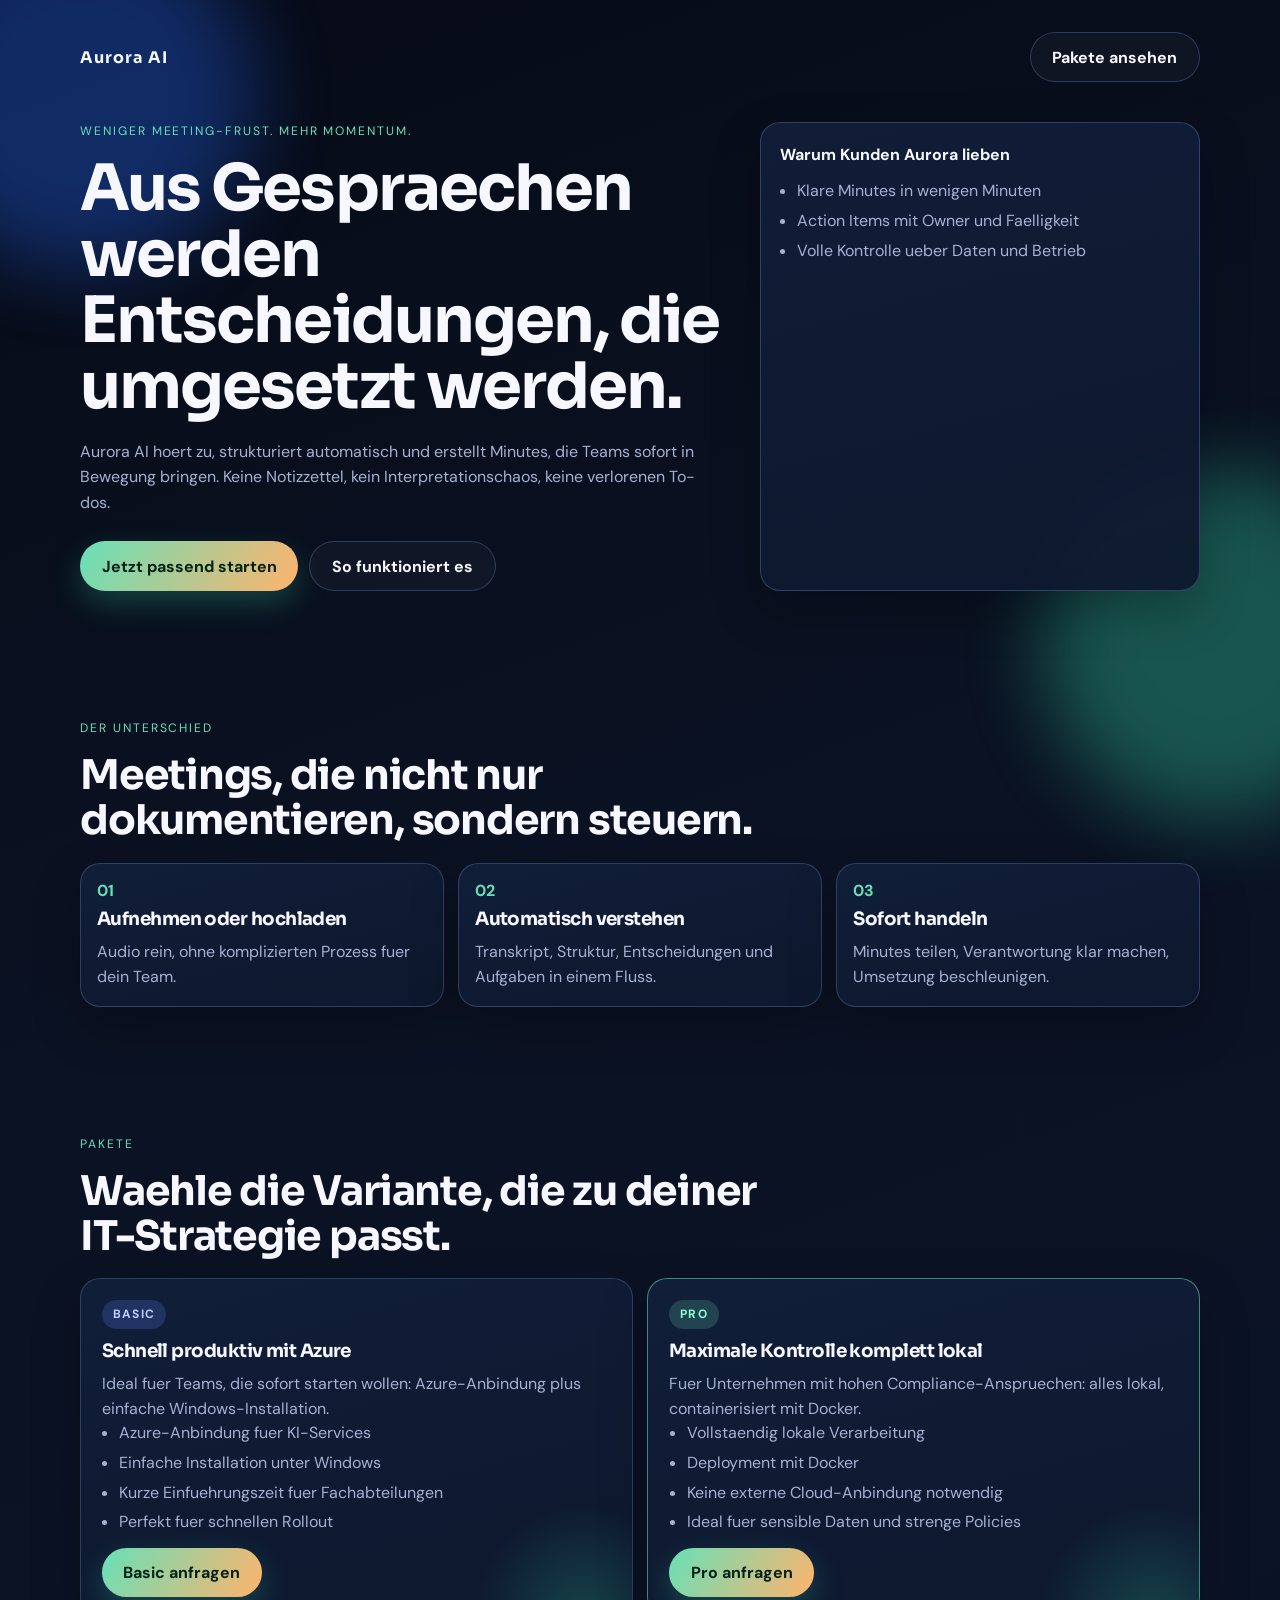
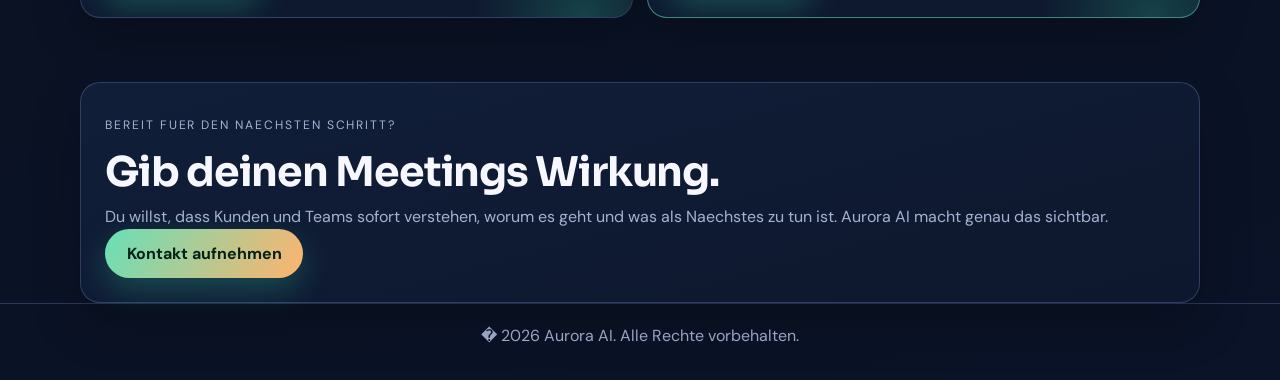
==== docs/index.html @ 45ec714f "Add files via upload" ====
<!doctype html>
<html lang="de">
  <head>
    <meta charset="UTF-8" />
    <meta name="viewport" content="width=device-width, initial-scale=1" />
    <title>Aurora AI | Meetings, die beruehren und liefern</title>
    <meta
      name="description"
      content="Aurora AI verwandelt Meetings in klare Entscheidungen, echte Verantwortung und messbare Umsetzung."
    />
    <link rel="preconnect" href="https://fonts.googleapis.com" />
    <link rel="preconnect" href="https://fonts.gstatic.com" crossorigin />
    <link
      href="https://fonts.googleapis.com/css2?family=DM+Sans:wght@400;500;700&family=Sora:wght@500;600;700;800&display=swap"
      rel="stylesheet"
    />
    <link rel="stylesheet" href="styles.css" />
  </head>
  <body>
    <div class="ambient ambient-left" aria-hidden="true"></div>
    <div class="ambient ambient-right" aria-hidden="true"></div>

    <header class="hero section reveal">
      <nav class="topbar">
        <div class="logo">Aurora AI</div>
        <a class="btn btn-ghost" href="#pakete">Pakete ansehen</a>
      </nav>

      <div class="hero-grid">
        <div>
          <p class="eyebrow">Weniger Meeting-Frust. Mehr Momentum.</p>
          <h1>Aus Gespraechen werden Entscheidungen, die umgesetzt werden.</h1>
          <p class="lead">
            Aurora AI hoert zu, strukturiert automatisch und erstellt Minutes,
            die Teams sofort in Bewegung bringen. Keine Notizzettel, kein
            Interpretationschaos, keine verlorenen To-dos.
          </p>
          <div class="cta-row">
            <a class="btn btn-primary" href="#pakete">Jetzt passend starten</a>
            <a class="btn btn-ghost" href="#ablauf">So funktioniert es</a>
          </div>
        </div>

        <aside class="hero-card">
          <p class="card-title">Warum Kunden Aurora lieben</p>
          <ul>
            <li>Klare Minutes in wenigen Minuten</li>
            <li>Action Items mit Owner und Faelligkeit</li>
            <li>Volle Kontrolle ueber Daten und Betrieb</li>
          </ul>
        </aside>
      </div>
    </header>

    <main>
      <section class="section reveal" id="ablauf">
        <p class="eyebrow">Der Unterschied</p>
        <h2>Meetings, die nicht nur dokumentieren, sondern steuern.</h2>
        <div class="steps">
          <article class="panel">
            <span>01</span>
            <h3>Aufnehmen oder hochladen</h3>
            <p>Audio rein, ohne komplizierten Prozess fuer dein Team.</p>
          </article>
          <article class="panel">
            <span>02</span>
            <h3>Automatisch verstehen</h3>
            <p>Transkript, Struktur, Entscheidungen und Aufgaben in einem Fluss.</p>
          </article>
          <article class="panel">
            <span>03</span>
            <h3>Sofort handeln</h3>
            <p>Minutes teilen, Verantwortung klar machen, Umsetzung beschleunigen.</p>
          </article>
        </div>
      </section>

      <section class="section reveal" id="pakete">
        <p class="eyebrow">Pakete</p>
        <h2>Waehle die Variante, die zu deiner IT-Strategie passt.</h2>

        <div class="plans">
          <article class="plan plan-basic">
            <p class="plan-tag">Basic</p>
            <h3>Schnell produktiv mit Azure</h3>
            <p class="plan-copy">
              Ideal fuer Teams, die sofort starten wollen: Azure-Anbindung plus
              einfache Windows-Installation.
            </p>
            <ul>
              <li>Azure-Anbindung fuer KI-Services</li>
              <li>Einfache Installation unter Windows</li>
              <li>Kurze Einfuehrungszeit fuer Fachabteilungen</li>
              <li>Perfekt fuer schnellen Rollout</li>
            </ul>
            <a class="btn btn-primary" href="#kontakt">Basic anfragen</a>
          </article>

          <article class="plan plan-pro">
            <p class="plan-tag">Pro</p>
            <h3>Maximale Kontrolle komplett lokal</h3>
            <p class="plan-copy">
              Fuer Unternehmen mit hohen Compliance-Anspruechen: alles lokal,
              containerisiert mit Docker.
            </p>
            <ul>
              <li>Vollstaendig lokale Verarbeitung</li>
              <li>Deployment mit Docker</li>
              <li>Keine externe Cloud-Anbindung notwendig</li>
              <li>Ideal fuer sensible Daten und strenge Policies</li>
            </ul>
            <a class="btn btn-primary" href="#kontakt">Pro anfragen</a>
          </article>
        </div>
      </section>

      <section class="section section-contact reveal" id="kontakt">
        <p class="eyebrow">Bereit fuer den naechsten Schritt?</p>
        <h2>Gib deinen Meetings Wirkung.</h2>
        <p>
          Du willst, dass Kunden und Teams sofort verstehen, worum es geht und
          was als Naechstes zu tun ist. Aurora AI macht genau das sichtbar.
        </p>
        <a class="btn btn-primary" href="mailto:kontakt@aurora-ai.example">Kontakt aufnehmen</a>
      </section>
    </main>

    <footer class="footer">
      <p>� <span id="year"></span> Aurora AI. Alle Rechte vorbehalten.</p>
    </footer>

    <script>
      const reveals = document.querySelectorAll('.reveal');
      const io = new IntersectionObserver(
        (entries) => {
          entries.forEach((entry) => {
            if (entry.isIntersecting) {
              entry.target.classList.add('is-visible');
              io.unobserve(entry.target);
            }
          });
        },
        { threshold: 0.15 }
      );
      reveals.forEach((el) => io.observe(el));
      document.getElementById('year').textContent = new Date().getFullYear();
    </script>
  </body>
</html>
---- docs/styles.css ----
:root {
  --bg: #0a0f1d;
  --surface: #111a2e;
  --surface-soft: #172440;
  --text: #f7f8ff;
  --muted: #a5b2d3;
  --line: rgba(146, 182, 255, 0.24);
  --accent: #67e0b8;
  --accent-strong: #31c997;
  --warm: #ffb36d;
}

* {
  box-sizing: border-box;
}

body {
  margin: 0;
  color: var(--text);
  background:
    linear-gradient(160deg, #070b17 0%, #0b1223 45%, #0a1327 100%),
    var(--bg);
  font-family: "DM Sans", "Segoe UI", sans-serif;
}

h1,
h2,
h3 {
  margin: 0;
  font-family: "Sora", "Segoe UI", sans-serif;
  letter-spacing: -0.03em;
}

p {
  margin: 0;
  line-height: 1.6;
}

.ambient {
  position: fixed;
  width: 22rem;
  height: 22rem;
  border-radius: 999px;
  filter: blur(40px);
  opacity: 0.33;
  pointer-events: none;
  z-index: 0;
}

.ambient-left {
  top: -5rem;
  left: -6rem;
  background: #266bff;
}

.ambient-right {
  right: -7rem;
  bottom: 5rem;
  background: #35dca8;
}

.section {
  position: relative;
  z-index: 1;
  width: min(1120px, 92vw);
  margin: 0 auto;
  padding: 4rem 0;
}

.hero {
  padding-top: 2rem;
}

.topbar {
  display: flex;
  justify-content: space-between;
  align-items: center;
  margin-bottom: 2.5rem;
}

.logo {
  font-family: "Sora", sans-serif;
  font-weight: 700;
  letter-spacing: 0.06em;
}

.hero-grid {
  display: grid;
  grid-template-columns: 1.5fr 1fr;
  gap: 1.2rem;
}

.eyebrow {
  text-transform: uppercase;
  letter-spacing: 0.16em;
  font-size: 0.76rem;
  color: var(--accent);
  margin-bottom: 0.9rem;
}

h1 {
  font-size: clamp(2.2rem, 5vw, 4.1rem);
  max-width: 14ch;
  line-height: 1.03;
}

h2 {
  font-size: clamp(1.8rem, 3.2vw, 2.9rem);
  max-width: 22ch;
  line-height: 1.1;
}

.lead {
  color: var(--muted);
  margin-top: 1.2rem;
  max-width: 56ch;
}

.cta-row {
  margin-top: 1.6rem;
  display: flex;
  gap: 0.7rem;
  flex-wrap: wrap;
}

.btn {
  display: inline-flex;
  align-items: center;
  justify-content: center;
  border-radius: 999px;
  padding: 0.85rem 1.35rem;
  font-weight: 700;
  text-decoration: none;
  transition: transform 150ms ease, box-shadow 150ms ease;
}

.btn:hover {
  transform: translateY(-2px);
}

.btn-primary {
  color: #042218;
  background: linear-gradient(120deg, var(--accent), var(--warm));
  box-shadow: 0 12px 30px rgba(53, 220, 168, 0.25);
}

.btn-ghost {
  color: var(--text);
  border: 1px solid var(--line);
  background: rgba(255, 255, 255, 0.03);
}

.hero-card,
.panel,
.plan,
.section-contact {
  border: 1px solid var(--line);
  background: linear-gradient(165deg, rgba(18, 31, 58, 0.94), rgba(14, 24, 46, 0.94));
  border-radius: 1.25rem;
  box-shadow: 0 20px 48px rgba(0, 0, 0, 0.26);
}

.hero-card {
  padding: 1.2rem;
}

.card-title {
  font-weight: 700;
  margin-bottom: 0.75rem;
}

.hero-card ul,
.plan ul {
  margin: 0;
  padding-left: 1.1rem;
  display: grid;
  gap: 0.55rem;
  color: var(--muted);
}

.steps,
.plans {
  margin-top: 1.2rem;
  display: grid;
  gap: 0.9rem;
}

.steps {
  grid-template-columns: repeat(3, minmax(0, 1fr));
}

.panel {
  padding: 1rem;
}

.panel span {
  color: var(--accent);
  font-weight: 700;
  display: block;
  margin-bottom: 0.4rem;
}

.panel h3,
.plan h3 {
  font-size: 1.15rem;
}

.panel p,
.plan-copy,
.section-contact p {
  color: var(--muted);
  margin-top: 0.55rem;
}

.plans {
  grid-template-columns: repeat(2, minmax(0, 1fr));
}

.plan {
  padding: 1.3rem;
  position: relative;
  overflow: hidden;
}

.plan::before {
  content: "";
  position: absolute;
  inset: auto -4rem -7rem auto;
  width: 14rem;
  height: 14rem;
  border-radius: 999px;
  background: radial-gradient(circle, rgba(53, 220, 168, 0.22), transparent 70%);
}

.plan-tag {
  display: inline-block;
  border-radius: 999px;
  padding: 0.3rem 0.7rem;
  font-size: 0.75rem;
  font-weight: 700;
  text-transform: uppercase;
  letter-spacing: 0.1em;
  margin-bottom: 0.65rem;
}

.plan-basic .plan-tag {
  background: rgba(86, 126, 255, 0.22);
  color: #bad0ff;
}

.plan-pro {
  border-color: rgba(103, 224, 184, 0.55);
}

.plan-pro .plan-tag {
  background: rgba(103, 224, 184, 0.2);
  color: #8bffd7;
}

.plan .btn {
  margin-top: 1rem;
}

.section-contact {
  padding: 1.5rem;
}

.footer {
  border-top: 1px solid var(--line);
  padding: 1.2rem 4vw 2rem;
  text-align: center;
  color: var(--muted);
}

.reveal {
  opacity: 0;
  transform: translateY(16px);
  transition: opacity 500ms ease, transform 500ms ease;
}

.reveal.is-visible {
  opacity: 1;
  transform: translateY(0);
}

@media (max-width: 960px) {
  .hero-grid,
  .plans,
  .steps {
    grid-template-columns: 1fr;
  }

  .section {
    padding: 3rem 0;
  }

  h1,
  h2 {
    max-width: none;
  }
}
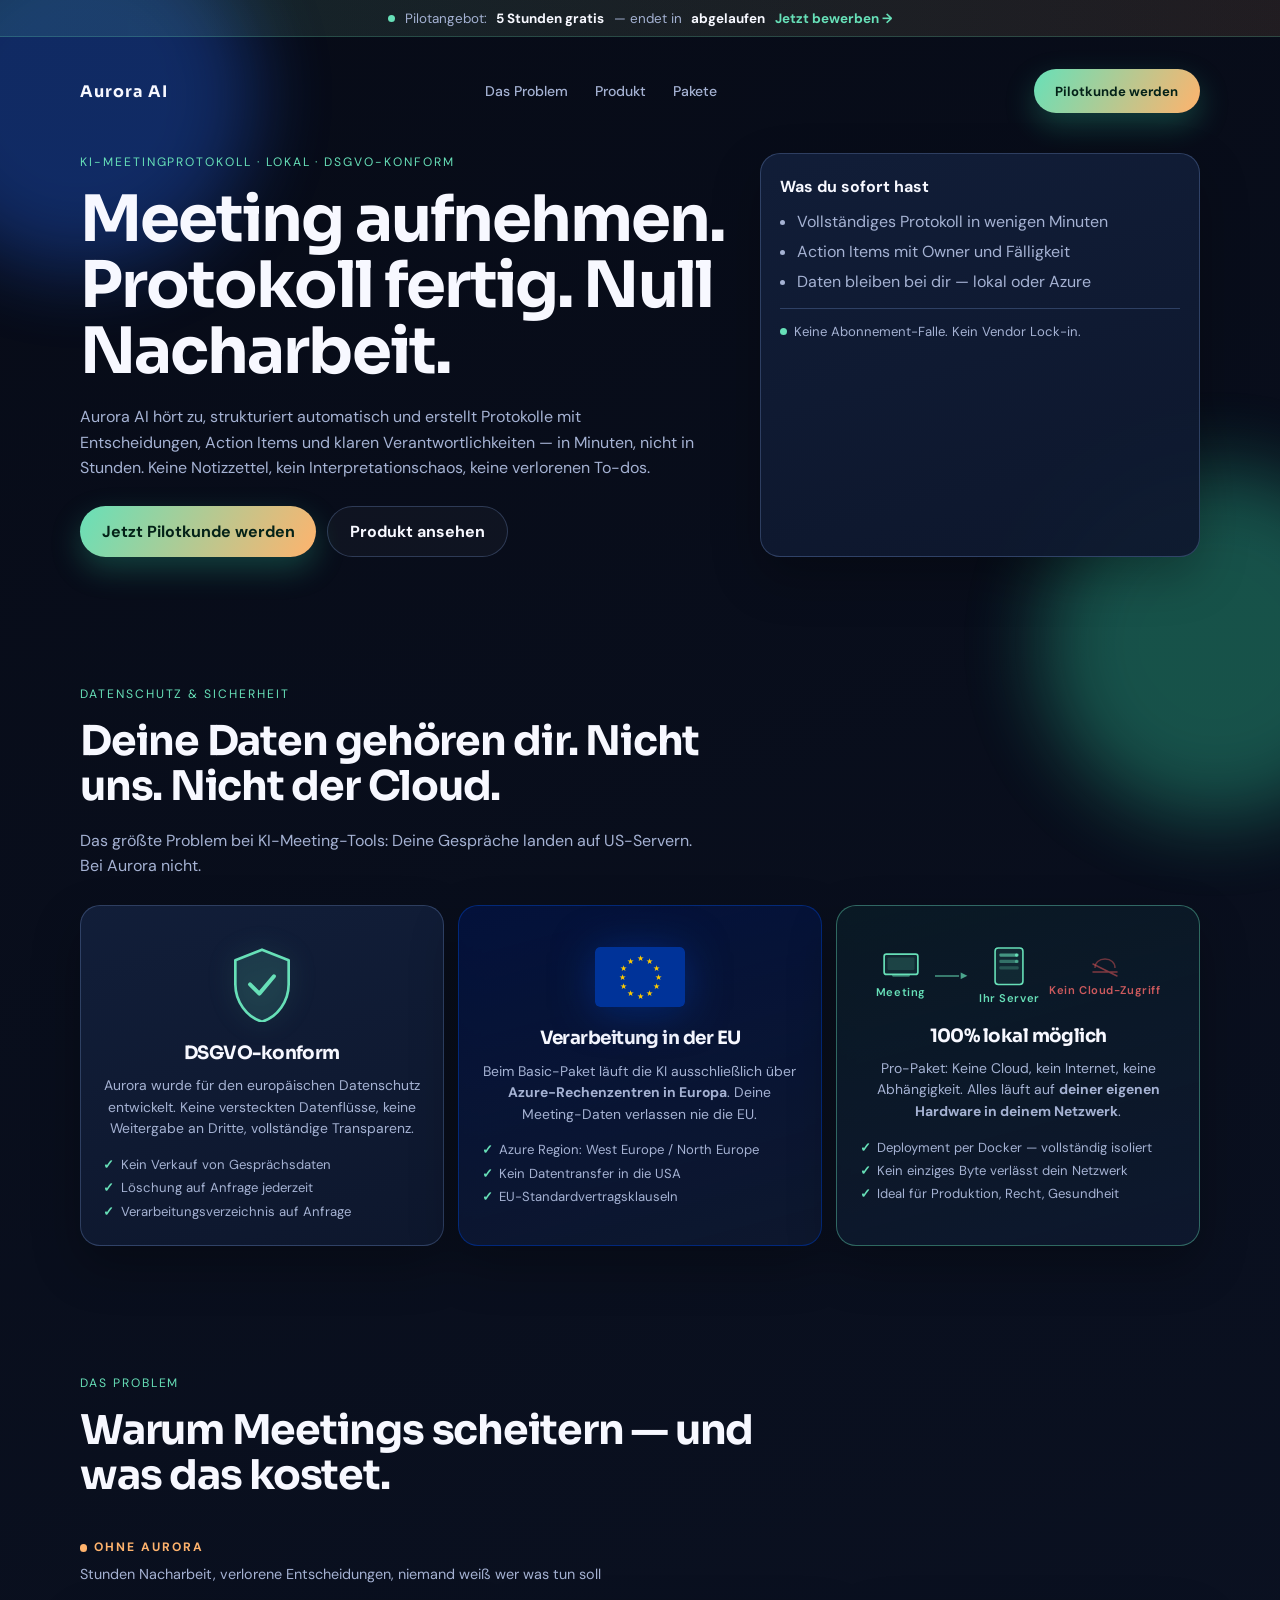
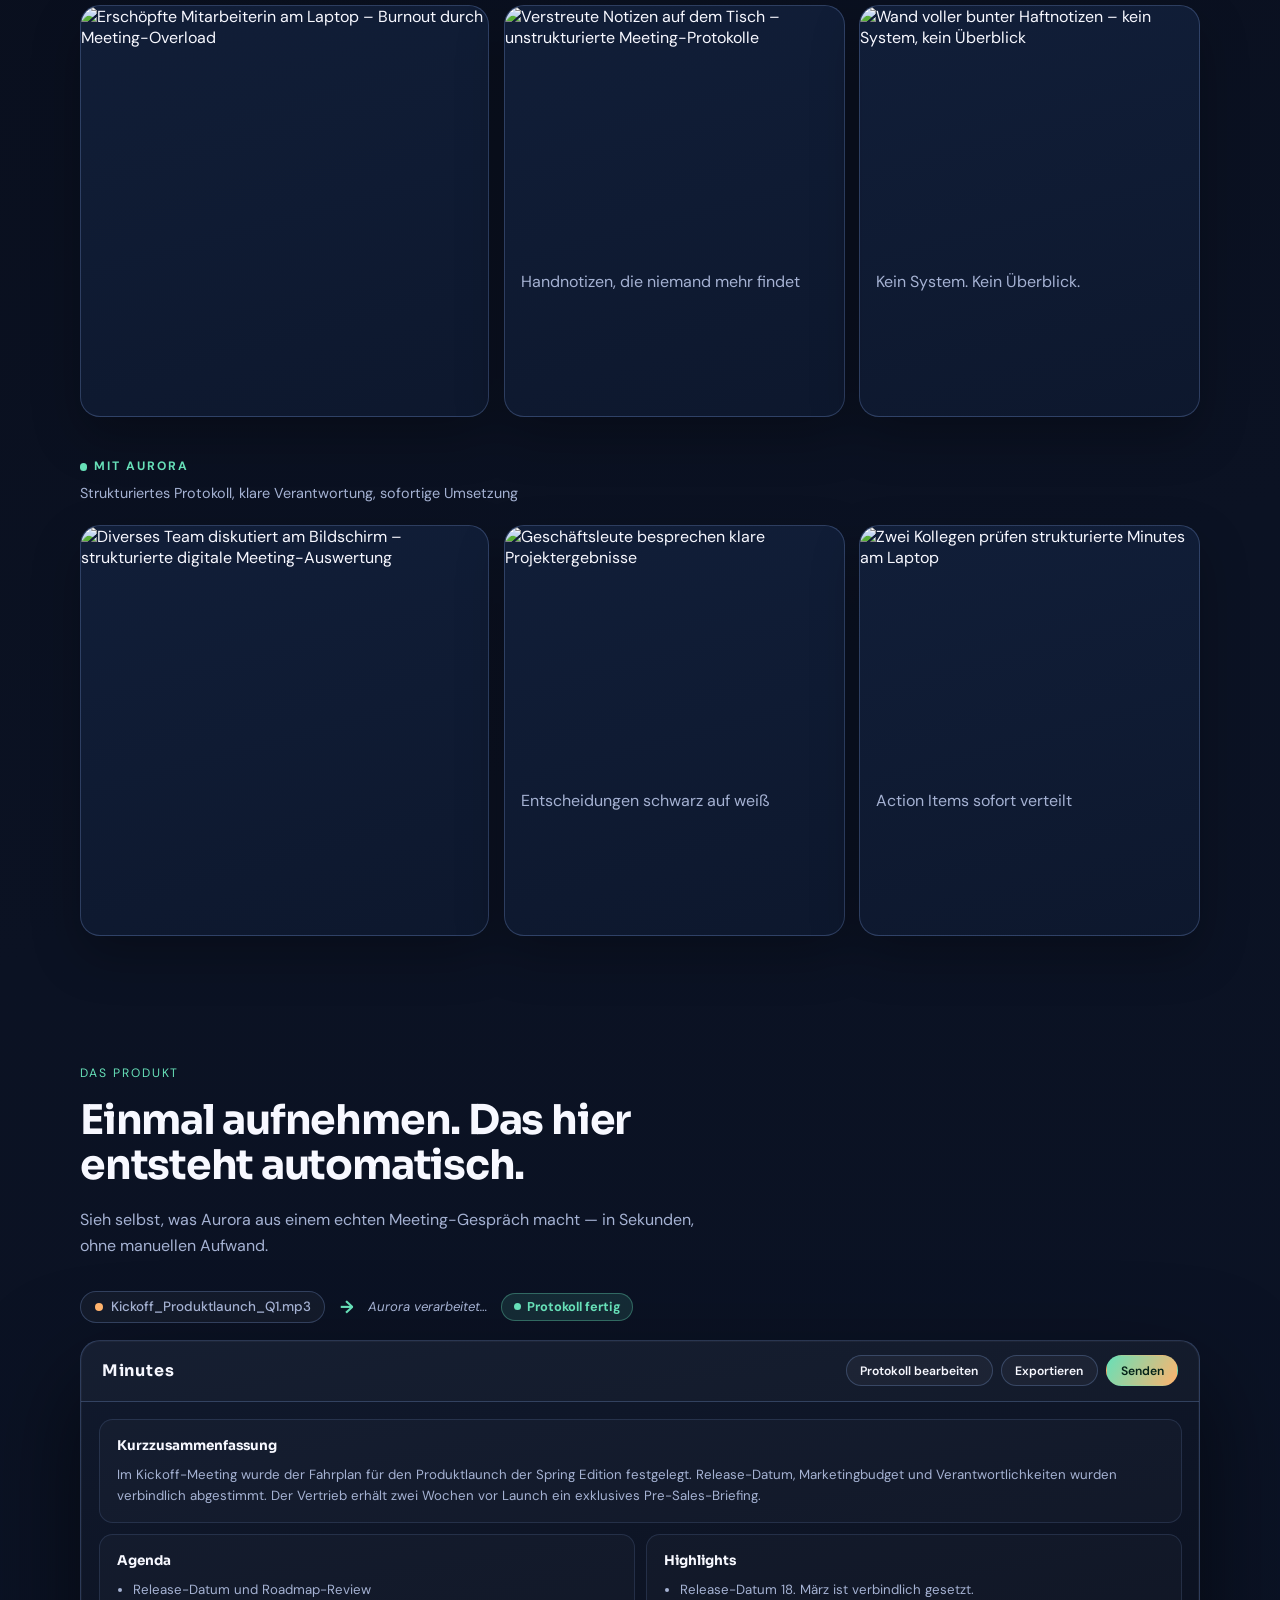
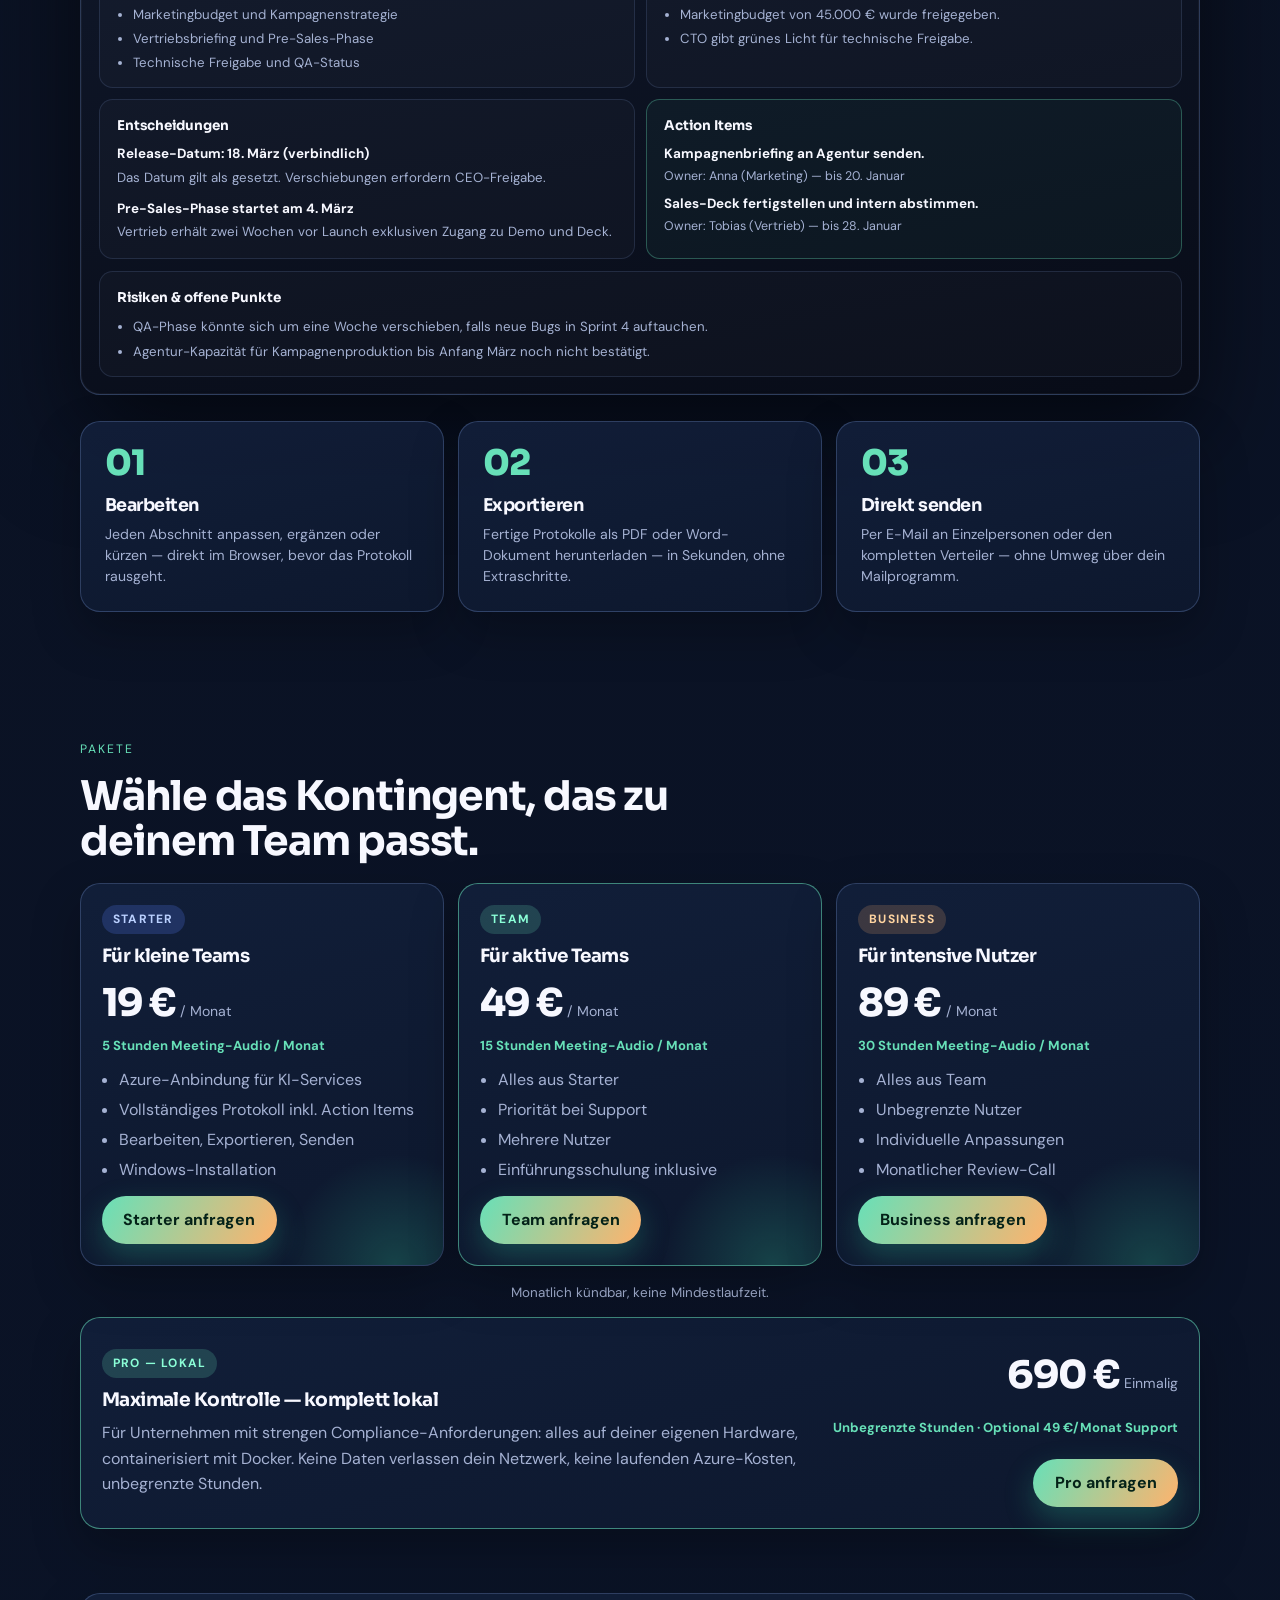
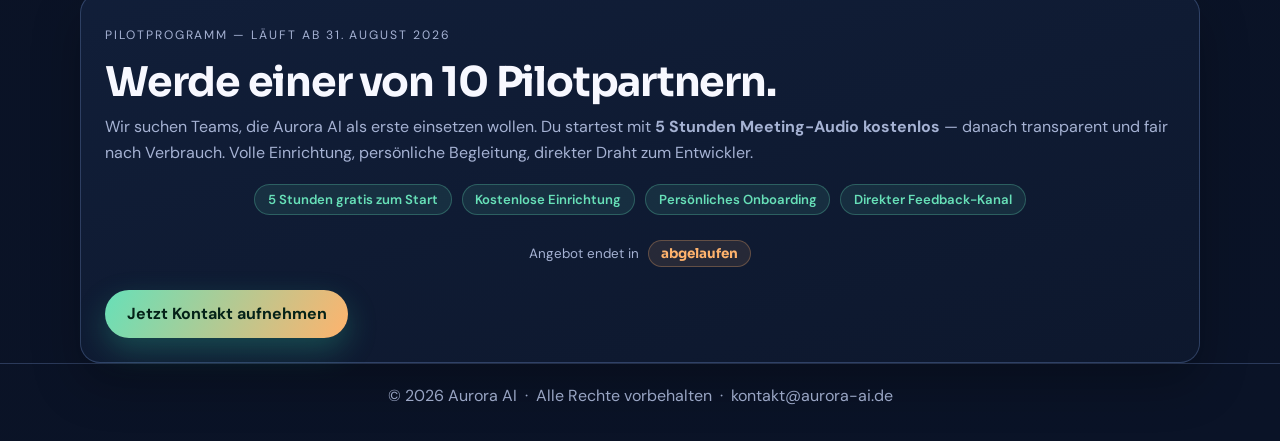
==== commit eea680cb: "initial: aurora minutes azure-only mit auto-update" ====
--- a/docs/index.html
+++ b/docs/index.html
@@ -3,10 +3,10 @@
   <head>
     <meta charset="UTF-8" />
     <meta name="viewport" content="width=device-width, initial-scale=1" />
-    <title>Aurora AI | Meetings, die beruehren und liefern</title>
+    <title>Aurora AI | KI-Meetingprotokoll. Lokal. DSGVO-konform.</title>
     <meta
       name="description"
-      content="Aurora AI verwandelt Meetings in klare Entscheidungen, echte Verantwortung und messbare Umsetzung."
+      content="Aurora AI verwandelt Meetings automatisch in strukturierte Protokolle mit Entscheidungen, Action Items und Verantwortlichen. On-premise, DSGVO-konform, sofort einsatzbereit."
     />
     <link rel="preconnect" href="https://fonts.googleapis.com" />
     <link rel="preconnect" href="https://fonts.gstatic.com" crossorigin />
@@ -20,113 +20,440 @@
     <div class="ambient ambient-left" aria-hidden="true"></div>
     <div class="ambient ambient-right" aria-hidden="true"></div>
 
+    <div class="pilot-banner">
+      <span class="pilot-dot"></span>
+      Pilotangebot: <strong>5 Stunden gratis</strong> — endet in <strong id="countdown"></strong>
+      <a href="#kontakt">Jetzt bewerben &rarr;</a>
+    </div>
+
     <header class="hero section reveal">
       <nav class="topbar">
         <div class="logo">Aurora AI</div>
-        <a class="btn btn-ghost" href="#pakete">Pakete ansehen</a>
+        <div class="nav-links">
+          <a class="nav-link" href="#problem">Das Problem</a>
+          <a class="nav-link" href="#produkt">Produkt</a>
+          <a class="nav-link" href="#pakete">Pakete</a>
+        </div>
+        <a class="btn btn-primary btn-sm" href="#kontakt">Pilotkunde werden</a>
       </nav>
 
       <div class="hero-grid">
         <div>
-          <p class="eyebrow">Weniger Meeting-Frust. Mehr Momentum.</p>
-          <h1>Aus Gespraechen werden Entscheidungen, die umgesetzt werden.</h1>
+          <p class="eyebrow">KI-Meetingprotokoll · Lokal · DSGVO-konform</p>
+          <h1>Meeting aufnehmen. Protokoll fertig. Null Nacharbeit.</h1>
           <p class="lead">
-            Aurora AI hoert zu, strukturiert automatisch und erstellt Minutes,
-            die Teams sofort in Bewegung bringen. Keine Notizzettel, kein
+            Aurora AI hört zu, strukturiert automatisch und erstellt Protokolle
+            mit Entscheidungen, Action Items und klaren Verantwortlichkeiten —
+            in Minuten, nicht in Stunden. Keine Notizzettel, kein
             Interpretationschaos, keine verlorenen To-dos.
           </p>
           <div class="cta-row">
-            <a class="btn btn-primary" href="#pakete">Jetzt passend starten</a>
-            <a class="btn btn-ghost" href="#ablauf">So funktioniert es</a>
+            <a class="btn btn-primary" href="#kontakt">Jetzt Pilotkunde werden</a>
+            <a class="btn btn-ghost" href="#produkt">Produkt ansehen</a>
           </div>
         </div>
 
         <aside class="hero-card">
-          <p class="card-title">Warum Kunden Aurora lieben</p>
+          <p class="card-title">Was du sofort hast</p>
           <ul>
-            <li>Klare Minutes in wenigen Minuten</li>
-            <li>Action Items mit Owner und Faelligkeit</li>
-            <li>Volle Kontrolle ueber Daten und Betrieb</li>
+            <li>Vollständiges Protokoll in wenigen Minuten</li>
+            <li>Action Items mit Owner und Fälligkeit</li>
+            <li>Daten bleiben bei dir — lokal oder Azure</li>
           </ul>
+          <div class="hero-badge">
+            <span class="badge-dot"></span>
+            Keine Abonnement-Falle. Kein Vendor Lock-in.
+          </div>
         </aside>
       </div>
     </header>
 
     <main>
-      <section class="section reveal" id="ablauf">
-        <p class="eyebrow">Der Unterschied</p>
-        <h2>Meetings, die nicht nur dokumentieren, sondern steuern.</h2>
-        <div class="steps">
-          <article class="panel">
-            <span>01</span>
-            <h3>Aufnehmen oder hochladen</h3>
-            <p>Audio rein, ohne komplizierten Prozess fuer dein Team.</p>
-          </article>
-          <article class="panel">
-            <span>02</span>
-            <h3>Automatisch verstehen</h3>
-            <p>Transkript, Struktur, Entscheidungen und Aufgaben in einem Fluss.</p>
-          </article>
-          <article class="panel">
-            <span>03</span>
-            <h3>Sofort handeln</h3>
-            <p>Minutes teilen, Verantwortung klar machen, Umsetzung beschleunigen.</p>
-          </article>
+
+      <!-- DATENSCHUTZ -->
+      <section class="section reveal" id="datenschutz">
+        <p class="eyebrow">Datenschutz & Sicherheit</p>
+        <h2>Deine Daten gehören dir. Nicht uns. Nicht der Cloud.</h2>
+        <p class="lead">Das größte Problem bei KI-Meeting-Tools: Deine Gespräche landen auf US-Servern. Bei Aurora nicht.</p>
+
+        <div class="trust-grid">
+
+          <div class="trust-card">
+            <div class="trust-icon-wrap">
+              <svg class="trust-svg" viewBox="0 0 48 56" fill="none" xmlns="http://www.w3.org/2000/svg">
+                <path d="M24 2L4 10v18c0 13 8.5 24.5 20 28 11.5-3.5 20-15 20-28V10L24 2z" fill="rgba(103,224,184,0.12)" stroke="#67e0b8" stroke-width="2" stroke-linejoin="round"/>
+                <path d="M15 28l7 7 11-13" stroke="#67e0b8" stroke-width="3" stroke-linecap="round" stroke-linejoin="round"/>
+              </svg>
+            </div>
+            <h3>DSGVO-konform</h3>
+            <p>Aurora wurde für den europäischen Datenschutz entwickelt. Keine versteckten Datenflüsse, keine Weitergabe an Dritte, vollständige Transparenz.</p>
+            <ul class="trust-list">
+              <li>Kein Verkauf von Gesprächsdaten</li>
+              <li>Löschung auf Anfrage jederzeit</li>
+              <li>Verarbeitungsverzeichnis auf Anfrage</li>
+            </ul>
+          </div>
+
+          <div class="trust-card trust-card--eu">
+            <div class="trust-icon-wrap">
+              <svg class="trust-svg trust-svg--flag" viewBox="0 0 90 60" xmlns="http://www.w3.org/2000/svg">
+                <rect width="90" height="60" rx="5" fill="#003399"/>
+                <g fill="#FFCC00" font-size="7.5" text-anchor="middle" font-family="serif">
+                  <text x="45" y="14">&#9733;</text>
+                  <text x="54.5" y="16.8">&#9733;</text>
+                  <text x="61.2" y="24">&#9733;</text>
+                  <text x="63" y="33">&#9733;</text>
+                  <text x="61.2" y="42">&#9733;</text>
+                  <text x="54.5" y="49.2">&#9733;</text>
+                  <text x="45" y="52">&#9733;</text>
+                  <text x="35.5" y="49.2">&#9733;</text>
+                  <text x="28.8" y="42">&#9733;</text>
+                  <text x="27" y="33">&#9733;</text>
+                  <text x="28.8" y="24">&#9733;</text>
+                  <text x="35.5" y="16.8">&#9733;</text>
+                </g>
+              </svg>
+            </div>
+            <h3>Verarbeitung in der EU</h3>
+            <p>Beim Basic-Paket läuft die KI ausschließlich über <strong>Azure-Rechenzentren in Europa</strong>. Deine Meeting-Daten verlassen nie die EU.</p>
+            <ul class="trust-list">
+              <li>Azure Region: West Europe / North Europe</li>
+              <li>Kein Datentransfer in die USA</li>
+              <li>EU-Standardvertragsklauseln</li>
+            </ul>
+          </div>
+
+          <div class="trust-card trust-card--local">
+            <div class="trust-icon-wrap">
+              <div class="local-diagram">
+                <div class="local-node">
+                  <svg viewBox="0 0 32 24" fill="none" width="36">
+                    <rect x="1" y="1" width="30" height="18" rx="2" stroke="#67e0b8" stroke-width="1.5" fill="rgba(103,224,184,0.08)"/>
+                    <rect x="8" y="19" width="16" height="2" rx="1" fill="#67e0b8" opacity=".5"/>
+                    <rect x="4" y="4" width="24" height="11" rx="1" fill="rgba(103,224,184,0.15)"/>
+                  </svg>
+                  <span class="local-label">Meeting</span>
+                </div>
+                <div class="local-arrow-line">
+                  <span class="local-arrow-shaft"></span>
+                  <span class="local-arrow-tip">&#9658;</span>
+                </div>
+                <div class="local-node">
+                  <svg viewBox="0 0 28 36" fill="none" width="30">
+                    <rect x="1" y="1" width="26" height="34" rx="3" stroke="#67e0b8" stroke-width="1.5" fill="rgba(103,224,184,0.08)"/>
+                    <rect x="5" y="6" width="18" height="3" rx="1" fill="#67e0b8" opacity=".6"/>
+                    <rect x="5" y="12" width="18" height="3" rx="1" fill="#67e0b8" opacity=".4"/>
+                    <rect x="5" y="18" width="18" height="3" rx="1" fill="#67e0b8" opacity=".25"/>
+                    <circle cx="21" cy="7.5" r="1.5" fill="#67e0b8"/>
+                    <circle cx="21" cy="13.5" r="1.5" fill="#67e0b8" opacity=".5"/>
+                  </svg>
+                  <span class="local-label">Ihr Server</span>
+                </div>
+                <div class="local-blocked">
+                  <svg viewBox="0 0 32 24" fill="none" width="32">
+                    <path d="M6 14c0-5.5 4-9 10-9s10 3.5 10 9" stroke="#ff5f5f" stroke-width="1.5" opacity=".5"/>
+                    <path d="M4 18h24M4 10l24 12" stroke="#ff5f5f" stroke-width="1.5" stroke-linecap="round" opacity=".6"/>
+                  </svg>
+                  <span class="local-label local-label--blocked">Kein Cloud-Zugriff</span>
+                </div>
+              </div>
+            </div>
+            <h3>100% lokal möglich</h3>
+            <p>Pro-Paket: Keine Cloud, kein Internet, keine Abhängigkeit. Alles läuft auf <strong>deiner eigenen Hardware in deinem Netzwerk</strong>.</p>
+            <ul class="trust-list">
+              <li>Deployment per Docker — vollständig isoliert</li>
+              <li>Kein einziges Byte verlässt dein Netzwerk</li>
+              <li>Ideal für Produktion, Recht, Gesundheit</li>
+            </ul>
+          </div>
+
         </div>
       </section>
 
+      <!-- PROBLEM -->
+      <section class="section reveal" id="problem">
+        <p class="eyebrow">Das Problem</p>
+        <h2>Warum Meetings scheitern — und was das kostet.</h2>
+
+        <div class="compare-block">
+          <p class="compare-label compare-label--problem">Ohne Aurora</p>
+          <p class="compare-sub">Stunden Nacharbeit, verlorene Entscheidungen, niemand weiß wer was tun soll</p>
+          <div class="gallery-grid">
+            <figure class="gallery-card gallery-card-large">
+              <img
+                src="https://images.unsplash.com/photo-1698047681465-a75bcf38379e?auto=format&fit=crop&w=1600&q=80"
+                alt="Erschöpfte Mitarbeiterin am Laptop – Burnout durch Meeting-Overload"
+                loading="lazy"
+              />
+              <figcaption>Stunden im Meeting. Nichts davon verwertbar.</figcaption>
+            </figure>
+            <figure class="gallery-card">
+              <img
+                src="https://images.unsplash.com/photo-1631651693480-97f1132e333d?auto=format&fit=crop&w=1200&q=80"
+                alt="Verstreute Notizen auf dem Tisch – unstrukturierte Meeting-Protokolle"
+                loading="lazy"
+              />
+              <figcaption>Handnotizen, die niemand mehr findet</figcaption>
+            </figure>
+            <figure class="gallery-card">
+              <img
+                src="https://images.unsplash.com/photo-1735639013995-086e648eaa38?auto=format&fit=crop&w=1200&q=80"
+                alt="Wand voller bunter Haftnotizen – kein System, kein Überblick"
+                loading="lazy"
+              />
+              <figcaption>Kein System. Kein Überblick.</figcaption>
+            </figure>
+          </div>
+        </div>
+
+        <div class="compare-block">
+          <p class="compare-label compare-label--solution">Mit Aurora</p>
+          <p class="compare-sub">Strukturiertes Protokoll, klare Verantwortung, sofortige Umsetzung</p>
+          <div class="gallery-grid">
+            <figure class="gallery-card gallery-card-large">
+              <img
+                src="https://images.unsplash.com/photo-1758873268695-1b55590e507a?auto=format&fit=crop&w=1600&q=80"
+                alt="Diverses Team diskutiert am Bildschirm – strukturierte digitale Meeting-Auswertung"
+                loading="lazy"
+              />
+              <figcaption>Alle sehen dasselbe — sofort nach dem Meeting</figcaption>
+            </figure>
+            <figure class="gallery-card">
+              <img
+                src="https://images.unsplash.com/photo-1758518731706-be5d5230e5a5?auto=format&fit=crop&w=1200&q=80"
+                alt="Geschäftsleute besprechen klare Projektergebnisse"
+                loading="lazy"
+              />
+              <figcaption>Entscheidungen schwarz auf weiß</figcaption>
+            </figure>
+            <figure class="gallery-card">
+              <img
+                src="https://images.unsplash.com/photo-1758519288814-bb9f97e4df95?auto=format&fit=crop&w=1200&q=80"
+                alt="Zwei Kollegen prüfen strukturierte Minutes am Laptop"
+                loading="lazy"
+              />
+              <figcaption>Action Items sofort verteilt</figcaption>
+            </figure>
+          </div>
+        </div>
+      </section>
+
+      <!-- PRODUKT -->
+      <section class="section" id="produkt">
+        <p class="eyebrow">Das Produkt</p>
+        <h2>Einmal aufnehmen. Das hier entsteht automatisch.</h2>
+        <p class="lead">Sieh selbst, was Aurora aus einem echten Meeting-Gespräch macht — in Sekunden, ohne manuellen Aufwand.</p>
+
+        <div class="bam-shell" id="bamShell">
+          <div class="bam-input-row bam-item">
+            <div class="bam-input-chip">
+              <span class="bam-mic-dot"></span>
+              Kickoff_Produktlaunch_Q1.mp3
+            </div>
+            <span class="bam-arrow">&#8594;</span>
+            <span class="bam-processing">Aurora verarbeitet&hellip;</span>
+            <span class="bam-done">Protokoll fertig</span>
+          </div>
+
+          <div class="bam-window">
+            <div class="bam-topbar">
+              <span class="bam-brand">Minutes</span>
+              <div class="bam-controls">
+                <button class="bam-ctrl">Protokoll bearbeiten</button>
+                <button class="bam-ctrl">Exportieren</button>
+                <button class="bam-ctrl bam-ctrl--primary">Senden</button>
+              </div>
+            </div>
+
+            <div class="bam-content">
+
+              <div class="bam-card bam-item">
+                <p class="bam-label">Kurzzusammenfassung</p>
+                <p class="bam-text">Im Kickoff-Meeting wurde der Fahrplan für den Produktlaunch der Spring Edition festgelegt. Release-Datum, Marketingbudget und Verantwortlichkeiten wurden verbindlich abgestimmt. Der Vertrieb erhält zwei Wochen vor Launch ein exklusives Pre-Sales-Briefing.</p>
+              </div>
+
+              <div class="bam-grid-2">
+                <div class="bam-card bam-item">
+                  <p class="bam-label">Agenda</p>
+                  <ul class="bam-ul">
+                    <li>Release-Datum und Roadmap-Review</li>
+                    <li>Marketingbudget und Kampagnenstrategie</li>
+                    <li>Vertriebsbriefing und Pre-Sales-Phase</li>
+                    <li>Technische Freigabe und QA-Status</li>
+                  </ul>
+                </div>
+                <div class="bam-card bam-item">
+                  <p class="bam-label">Highlights</p>
+                  <ul class="bam-ul">
+                    <li>Release-Datum 18. März ist verbindlich gesetzt.</li>
+                    <li>Marketingbudget von 45.000 &euro; wurde freigegeben.</li>
+                    <li>CTO gibt grünes Licht für technische Freigabe.</li>
+                  </ul>
+                </div>
+              </div>
+
+              <div class="bam-grid-2">
+                <div class="bam-card bam-item">
+                  <p class="bam-label">Entscheidungen</p>
+                  <div class="bam-decision">
+                    <strong>Release-Datum: 18. März (verbindlich)</strong>
+                    <p class="bam-text bam-text--mt">Das Datum gilt als gesetzt. Verschiebungen erfordern CEO-Freigabe.</p>
+                  </div>
+                  <div class="bam-decision">
+                    <strong>Pre-Sales-Phase startet am 4. März</strong>
+                    <p class="bam-text bam-text--mt">Vertrieb erhält zwei Wochen vor Launch exklusiven Zugang zu Demo und Deck.</p>
+                  </div>
+                </div>
+                <div class="bam-card bam-card--highlight bam-item">
+                  <p class="bam-label">Action Items</p>
+                  <div class="bam-action-item">
+                    <strong>Kampagnenbriefing an Agentur senden.</strong>
+                    <span class="bam-owner">Owner: Anna (Marketing) &mdash; bis 20. Januar</span>
+                  </div>
+                  <div class="bam-action-item" style="margin-top:0.7rem">
+                    <strong>Sales-Deck fertigstellen und intern abstimmen.</strong>
+                    <span class="bam-owner">Owner: Tobias (Vertrieb) &mdash; bis 28. Januar</span>
+                  </div>
+                </div>
+              </div>
+
+              <div class="bam-card bam-item">
+                <p class="bam-label">Risiken &amp; offene Punkte</p>
+                <ul class="bam-ul">
+                  <li>QA-Phase könnte sich um eine Woche verschieben, falls neue Bugs in Sprint&nbsp;4 auftauchen.</li>
+                  <li>Agentur-Kapazität für Kampagnenproduktion bis Anfang März noch nicht bestätigt.</li>
+                </ul>
+              </div>
+
+            </div>
+          </div>
+        </div>
+
+        <div class="feature-trio">
+          <div class="feature-trio-card bam-item">
+            <div class="feature-trio-num">01</div>
+            <h3>Bearbeiten</h3>
+            <p>Jeden Abschnitt anpassen, ergänzen oder kürzen — direkt im Browser, bevor das Protokoll rausgeht.</p>
+          </div>
+          <div class="feature-trio-card bam-item">
+            <div class="feature-trio-num">02</div>
+            <h3>Exportieren</h3>
+            <p>Fertige Protokolle als PDF oder Word-Dokument herunterladen — in Sekunden, ohne Extraschritte.</p>
+          </div>
+          <div class="feature-trio-card bam-item">
+            <div class="feature-trio-num">03</div>
+            <h3>Direkt senden</h3>
+            <p>Per E-Mail an Einzelpersonen oder den kompletten Verteiler — ohne Umweg über dein Mailprogramm.</p>
+          </div>
+        </div>
+      </section>
+
+      <!-- PAKETE -->
       <section class="section reveal" id="pakete">
         <p class="eyebrow">Pakete</p>
-        <h2>Waehle die Variante, die zu deiner IT-Strategie passt.</h2>
-
-        <div class="plans">
+        <h2>Wähle das Kontingent, das zu deinem Team passt.</h2>
+
+        <div class="plans plans-3">
           <article class="plan plan-basic">
-            <p class="plan-tag">Basic</p>
-            <h3>Schnell produktiv mit Azure</h3>
-            <p class="plan-copy">
-              Ideal fuer Teams, die sofort starten wollen: Azure-Anbindung plus
-              einfache Windows-Installation.
-            </p>
+            <p class="plan-tag">Starter</p>
+            <h3>Für kleine Teams</h3>
+            <div class="plan-price">
+              <span class="price-main">19 €</span>
+              <span class="price-period">/ Monat</span>
+            </div>
+            <p class="plan-hours">5 Stunden Meeting-Audio / Monat</p>
             <ul>
-              <li>Azure-Anbindung fuer KI-Services</li>
-              <li>Einfache Installation unter Windows</li>
-              <li>Kurze Einfuehrungszeit fuer Fachabteilungen</li>
-              <li>Perfekt fuer schnellen Rollout</li>
+              <li>Azure-Anbindung für KI-Services</li>
+              <li>Vollständiges Protokoll inkl. Action Items</li>
+              <li>Bearbeiten, Exportieren, Senden</li>
+              <li>Windows-Installation</li>
             </ul>
-            <a class="btn btn-primary" href="#kontakt">Basic anfragen</a>
+            <a class="btn btn-primary" href="#kontakt">Starter anfragen</a>
           </article>
 
-          <article class="plan plan-pro">
-            <p class="plan-tag">Pro</p>
-            <h3>Maximale Kontrolle komplett lokal</h3>
-            <p class="plan-copy">
-              Fuer Unternehmen mit hohen Compliance-Anspruechen: alles lokal,
-              containerisiert mit Docker.
-            </p>
+          <article class="plan plan-team">
+            <p class="plan-tag">Team</p>
+            <h3>Für aktive Teams</h3>
+            <div class="plan-price">
+              <span class="price-main">49 €</span>
+              <span class="price-period">/ Monat</span>
+            </div>
+            <p class="plan-hours">15 Stunden Meeting-Audio / Monat</p>
             <ul>
-              <li>Vollstaendig lokale Verarbeitung</li>
-              <li>Deployment mit Docker</li>
-              <li>Keine externe Cloud-Anbindung notwendig</li>
-              <li>Ideal fuer sensible Daten und strenge Policies</li>
+              <li>Alles aus Starter</li>
+              <li>Priorität bei Support</li>
+              <li>Mehrere Nutzer</li>
+              <li>Einführungsschulung inklusive</li>
             </ul>
-            <a class="btn btn-primary" href="#kontakt">Pro anfragen</a>
+            <a class="btn btn-primary" href="#kontakt">Team anfragen</a>
           </article>
-        </div>
+
+          <article class="plan plan-business">
+            <p class="plan-tag">Business</p>
+            <h3>Für intensive Nutzer</h3>
+            <div class="plan-price">
+              <span class="price-main">89 €</span>
+              <span class="price-period">/ Monat</span>
+            </div>
+            <p class="plan-hours">30 Stunden Meeting-Audio / Monat</p>
+            <ul>
+              <li>Alles aus Team</li>
+              <li>Unbegrenzte Nutzer</li>
+              <li>Individuelle Anpassungen</li>
+              <li>Monatlicher Review-Call</li>
+            </ul>
+            <a class="btn btn-primary" href="#kontakt">Business anfragen</a>
+          </article>
+        </div>
+
+        <p class="plans-note">Monatlich kündbar, keine Mindestlaufzeit.</p>
+
+        <div class="plan-enterprise">
+          <div class="plan-enterprise-content">
+            <div>
+              <p class="plan-tag plan-tag--pro">Pro — Lokal</p>
+              <h3>Maximale Kontrolle — komplett lokal</h3>
+              <p class="plan-copy">Für Unternehmen mit strengen Compliance-Anforderungen: alles auf deiner eigenen Hardware, containerisiert mit Docker. Keine Daten verlassen dein Netzwerk, keine laufenden Azure-Kosten, unbegrenzte Stunden.</p>
+            </div>
+            <div class="plan-enterprise-right">
+              <div class="plan-price">
+                <span class="price-main">690 €</span>
+                <span class="price-period">Einmalig</span>
+              </div>
+              <p class="plan-hours">Unbegrenzte Stunden · Optional 49 €/Monat Support</p>
+              <a class="btn btn-primary" href="#kontakt">Pro anfragen</a>
+            </div>
+          </div>
+        </div>
+
       </section>
 
+      <!-- KONTAKT -->
       <section class="section section-contact reveal" id="kontakt">
-        <p class="eyebrow">Bereit fuer den naechsten Schritt?</p>
-        <h2>Gib deinen Meetings Wirkung.</h2>
+        <p class="eyebrow">Pilotprogramm — läuft ab 31. August 2026</p>
+        <h2>Werde einer von 10 Pilotpartnern.</h2>
         <p>
-          Du willst, dass Kunden und Teams sofort verstehen, worum es geht und
-          was als Naechstes zu tun ist. Aurora AI macht genau das sichtbar.
+          Wir suchen Teams, die Aurora AI als erste einsetzen wollen.
+          Du startest mit <strong>5 Stunden Meeting-Audio kostenlos</strong> — danach
+          transparent und fair nach Verbrauch. Volle Einrichtung, persönliche
+          Begleitung, direkter Draht zum Entwickler.
         </p>
-        <a class="btn btn-primary" href="mailto:kontakt@aurora-ai.example">Kontakt aufnehmen</a>
+        <div class="contact-perks">
+          <span class="perk">5 Stunden gratis zum Start</span>
+          <span class="perk">Kostenlose Einrichtung</span>
+          <span class="perk">Persönliches Onboarding</span>
+          <span class="perk">Direkter Feedback-Kanal</span>
+        </div>
+        <div class="contact-deadline">
+          <span class="deadline-label">Angebot endet in</span>
+          <span class="deadline-count" id="countdown2"></span>
+        </div>
+        <a class="btn btn-primary" href="mailto:kontakt@aurora-ai.de">Jetzt Kontakt aufnehmen</a>
       </section>
     </main>
 
     <footer class="footer">
-      <p>� <span id="year"></span> Aurora AI. Alle Rechte vorbehalten.</p>
+      <p>© <span id="year"></span> Aurora AI &nbsp;·&nbsp; Alle Rechte vorbehalten &nbsp;·&nbsp; <a href="mailto:kontakt@aurora-ai.de" class="footer-link">kontakt@aurora-ai.de</a></p>
     </footer>
 
     <script>
@@ -143,7 +470,44 @@
         { threshold: 0.15 }
       );
       reveals.forEach((el) => io.observe(el));
+
+      document.querySelectorAll('#produkt .bam-item').forEach((el) => {
+        const obs = new IntersectionObserver(
+          (entries) => {
+            if (entries[0].isIntersecting) {
+              el.classList.add('bam-visible');
+              obs.unobserve(el);
+            }
+          },
+          { threshold: 0.35 }
+        );
+        obs.observe(el);
+      });
+
       document.getElementById('year').textContent = new Date().getFullYear();
+
+      function updateCountdown() {
+        const deadline = new Date('2026-08-31T23:59:59');
+        const now = new Date();
+        const diff = deadline - now;
+        if (diff <= 0) {
+          ['countdown', 'countdown2'].forEach(id => {
+            const el = document.getElementById(id);
+            if (el) el.textContent = 'abgelaufen';
+          });
+          return;
+        }
+        const d = Math.floor(diff / 86400000);
+        const h = Math.floor((diff % 86400000) / 3600000);
+        const m = Math.floor((diff % 3600000) / 60000);
+        const text = d + ' Tagen ' + h + ' Std. ' + m + ' Min.';
+        ['countdown', 'countdown2'].forEach(id => {
+          const el = document.getElementById(id);
+          if (el) el.textContent = text;
+        });
+      }
+      updateCountdown();
+      setInterval(updateCountdown, 30000);
     </script>
   </body>
-</html>
+</html>
--- a/docs/styles.css
+++ b/docs/styles.css
@@ -1,4 +1,4 @@
-:root {
+﻿:root {
   --bg: #0a0f1d;
   --surface: #111a2e;
   --surface-soft: #172440;
@@ -71,11 +71,78 @@
   padding-top: 2rem;
 }
 
+/* ── PILOT BANNER ─────────────────────────────────────── */
+
+.pilot-banner {
+  position: relative;
+  z-index: 10;
+  background: linear-gradient(90deg, rgba(103, 224, 184, 0.12), rgba(255, 179, 109, 0.1));
+  border-bottom: 1px solid rgba(103, 224, 184, 0.22);
+  text-align: center;
+  padding: 0.6rem 1rem;
+  font-size: 0.84rem;
+  color: var(--muted);
+  display: flex;
+  align-items: center;
+  justify-content: center;
+  gap: 0.6rem;
+  flex-wrap: wrap;
+}
+
+.pilot-banner strong {
+  color: var(--text);
+}
+
+.pilot-banner a {
+  color: var(--accent);
+  font-weight: 700;
+  text-decoration: none;
+  white-space: nowrap;
+}
+
+.pilot-banner a:hover {
+  text-decoration: underline;
+}
+
+.pilot-dot {
+  width: 0.45rem;
+  height: 0.45rem;
+  border-radius: 50%;
+  background: var(--accent);
+  flex-shrink: 0;
+  animation: bamPulse 1.6s ease-in-out infinite;
+}
+
 .topbar {
   display: flex;
   justify-content: space-between;
   align-items: center;
   margin-bottom: 2.5rem;
+}
+
+.nav-links {
+  display: flex;
+  gap: 0.2rem;
+}
+
+.nav-link {
+  color: var(--muted);
+  text-decoration: none;
+  font-size: 0.88rem;
+  font-weight: 500;
+  padding: 0.4rem 0.75rem;
+  border-radius: 999px;
+  transition: color 150ms ease, background 150ms ease;
+}
+
+.nav-link:hover {
+  color: var(--text);
+  background: rgba(255, 255, 255, 0.06);
+}
+
+.btn-sm {
+  padding: 0.55rem 1rem;
+  font-size: 0.82rem;
 }
 
 .logo {
@@ -153,7 +220,9 @@
 .hero-card,
 .panel,
 .plan,
-.section-contact {
+.section-contact,
+.gallery-card,
+.shot-card {
   border: 1px solid var(--line);
   background: linear-gradient(165deg, rgba(18, 31, 58, 0.94), rgba(14, 24, 46, 0.94));
   border-radius: 1.25rem;
@@ -167,6 +236,25 @@
 .card-title {
   font-weight: 700;
   margin-bottom: 0.75rem;
+}
+
+.hero-badge {
+  margin-top: 1rem;
+  padding-top: 0.9rem;
+  border-top: 1px solid var(--line);
+  font-size: 0.82rem;
+  color: var(--muted);
+  display: flex;
+  align-items: center;
+  gap: 0.45rem;
+}
+
+.badge-dot {
+  width: 0.45rem;
+  height: 0.45rem;
+  border-radius: 50%;
+  background: var(--accent);
+  flex-shrink: 0;
 }
 
 .hero-card ul,
@@ -178,6 +266,115 @@
   color: var(--muted);
 }
 
+.gallery-grid {
+  margin-top: 1.2rem;
+  display: grid;
+  grid-template-columns: 1.2fr 1fr 1fr;
+  gap: 0.9rem;
+}
+
+.gallery-card {
+  overflow: hidden;
+  margin: 0;
+}
+
+.gallery-card img {
+  width: 100%;
+  height: 250px;
+  object-fit: cover;
+  display: block;
+}
+
+.gallery-card-large img {
+  height: 100%;
+  min-height: 360px;
+}
+
+.gallery-card figcaption {
+  padding: 0.9rem 1rem;
+  color: var(--muted);
+}
+
+.compare-block {
+  margin-top: 2.5rem;
+}
+
+.compare-label {
+  font-size: 0.76rem;
+  font-weight: 700;
+  text-transform: uppercase;
+  letter-spacing: 0.16em;
+  display: flex;
+  align-items: center;
+  gap: 0.45rem;
+  margin-bottom: 0.35rem;
+}
+
+.compare-label::before {
+  content: "";
+  display: inline-block;
+  width: 0.45rem;
+  height: 0.45rem;
+  border-radius: 50%;
+  flex-shrink: 0;
+}
+
+.compare-label--problem {
+  color: var(--warm);
+}
+
+.compare-label--problem::before {
+  background: var(--warm);
+}
+
+.compare-label--solution {
+  color: var(--accent);
+}
+
+.compare-label--solution::before {
+  background: var(--accent);
+}
+
+.compare-sub {
+  color: var(--muted);
+  font-size: 0.9rem;
+  margin-bottom: 0.9rem;
+}
+
+.shot-grid {
+  margin-top: 1rem;
+  display: grid;
+  grid-template-columns: repeat(2, minmax(0, 1fr));
+  gap: 0.9rem;
+}
+
+.shot-card {
+  padding: 1rem;
+}
+
+.shot-tag {
+  display: inline-block;
+  font-size: 0.74rem;
+  text-transform: uppercase;
+  letter-spacing: 0.12em;
+  color: var(--accent);
+  margin-bottom: 0.45rem;
+}
+
+.shot-frame {
+  margin-top: 0.8rem;
+  border: 1px solid rgba(146, 182, 255, 0.35);
+  border-radius: 0.95rem;
+  overflow: hidden;
+}
+
+.shot-frame img {
+  width: 100%;
+  height: 240px;
+  object-fit: cover;
+  display: block;
+}
+
 .steps,
 .plans {
   margin-top: 1.2rem;
@@ -185,6 +382,10 @@
   gap: 0.9rem;
 }
 
+.plans-3 {
+  grid-template-columns: repeat(3, minmax(0, 1fr));
+}
+
 .steps {
   grid-template-columns: repeat(3, minmax(0, 1fr));
 }
@@ -210,10 +411,6 @@
 .section-contact p {
   color: var(--muted);
   margin-top: 0.55rem;
-}
-
-.plans {
-  grid-template-columns: repeat(2, minmax(0, 1fr));
 }
 
 .plan {
@@ -248,17 +445,139 @@
   color: #bad0ff;
 }
 
-.plan-pro {
+.plan-team {
   border-color: rgba(103, 224, 184, 0.55);
 }
 
-.plan-pro .plan-tag {
+.plan-team .plan-tag {
   background: rgba(103, 224, 184, 0.2);
   color: #8bffd7;
 }
 
+.plan-business .plan-tag {
+  background: rgba(255, 179, 109, 0.18);
+  color: #ffd4a0;
+}
+
+.plan-tag--pro {
+  background: rgba(103, 224, 184, 0.2);
+  color: #8bffd7;
+}
+
+.plan-hours {
+  font-size: 0.82rem;
+  font-weight: 700;
+  color: var(--accent);
+  margin: 0.1rem 0 0.8rem;
+}
+
+.plan-enterprise {
+  margin-top: 0.9rem;
+  border: 1px solid rgba(103, 224, 184, 0.55);
+  background: linear-gradient(165deg, rgba(18, 31, 58, 0.94), rgba(14, 24, 46, 0.94));
+  border-radius: 1.25rem;
+  padding: 1.3rem;
+  box-shadow: 0 20px 48px rgba(0, 0, 0, 0.26);
+}
+
+.plan-enterprise-content {
+  display: grid;
+  grid-template-columns: 1fr auto;
+  gap: 2rem;
+  align-items: center;
+}
+
+.plan-enterprise-right {
+  display: flex;
+  flex-direction: column;
+  align-items: flex-end;
+  gap: 0.5rem;
+  white-space: nowrap;
+}
+
+.plan-enterprise-right .plan-hours {
+  text-align: right;
+}
+
+.plan-price {
+  display: flex;
+  align-items: baseline;
+  gap: 0.35rem;
+  margin: 0.75rem 0 0.5rem;
+}
+
+.price-main {
+  font-family: "Sora", sans-serif;
+  font-size: 2.4rem;
+  font-weight: 800;
+  letter-spacing: -0.04em;
+  color: var(--text);
+}
+
+.price-period {
+  font-size: 0.88rem;
+  color: var(--muted);
+}
+
 .plan .btn {
   margin-top: 1rem;
+}
+
+.plans-note {
+  margin-top: 1rem;
+  text-align: center;
+  font-size: 0.84rem;
+  color: var(--muted);
+}
+
+.contact-perks {
+  display: flex;
+  gap: 0.6rem;
+  flex-wrap: wrap;
+  justify-content: center;
+  margin: 1.2rem 0 1.6rem;
+}
+
+.perk {
+  font-size: 0.82rem;
+  font-weight: 600;
+  color: var(--accent);
+  background: rgba(103, 224, 184, 0.1);
+  border: 1px solid rgba(103, 224, 184, 0.28);
+  border-radius: 999px;
+  padding: 0.35rem 0.8rem;
+}
+
+.footer-link {
+  color: var(--muted);
+  text-decoration: none;
+}
+
+.footer-link:hover {
+  color: var(--text);
+}
+
+.contact-deadline {
+  display: flex;
+  align-items: center;
+  gap: 0.6rem;
+  justify-content: center;
+  margin-bottom: 1.4rem;
+  font-size: 0.84rem;
+}
+
+.deadline-label {
+  color: var(--muted);
+}
+
+.deadline-count {
+  font-family: "Sora", sans-serif;
+  font-weight: 700;
+  color: var(--warm);
+  background: rgba(255, 179, 109, 0.1);
+  border: 1px solid rgba(255, 179, 109, 0.28);
+  border-radius: 999px;
+  padding: 0.25rem 0.75rem;
 }
 
 .section-contact {
@@ -272,6 +591,414 @@
   color: var(--muted);
 }
 
+/* ── TRUST / DATENSCHUTZ ──────────────────────────────── */
+
+.trust-grid {
+  margin-top: 1.6rem;
+  display: grid;
+  grid-template-columns: repeat(3, minmax(0, 1fr));
+  gap: 0.9rem;
+}
+
+.trust-card {
+  border: 1px solid var(--line);
+  background: linear-gradient(165deg, rgba(18, 31, 58, 0.96), rgba(14, 24, 46, 0.96));
+  border-radius: 1.25rem;
+  padding: 1.6rem 1.4rem;
+  box-shadow: 0 20px 48px rgba(0, 0, 0, 0.28);
+  display: flex;
+  flex-direction: column;
+  gap: 0.7rem;
+}
+
+.trust-card--eu {
+  border-color: rgba(0, 51, 153, 0.7);
+  background: linear-gradient(165deg, rgba(0, 20, 80, 0.6), rgba(14, 24, 46, 0.97));
+}
+
+.trust-card--local {
+  border-color: rgba(103, 224, 184, 0.4);
+  background: linear-gradient(165deg, rgba(10, 30, 40, 0.7), rgba(14, 24, 46, 0.97));
+}
+
+.trust-icon-wrap {
+  display: flex;
+  justify-content: center;
+  align-items: center;
+  padding: 1rem 0 0.5rem;
+}
+
+.trust-svg {
+  width: 64px;
+  height: auto;
+  filter: drop-shadow(0 0 12px rgba(103, 224, 184, 0.25));
+}
+
+.trust-svg--flag {
+  width: 90px;
+  filter: drop-shadow(0 4px 20px rgba(0, 51, 153, 0.6));
+  border-radius: 5px;
+}
+
+.trust-card h3 {
+  font-size: 1.15rem;
+  text-align: center;
+}
+
+.trust-card p {
+  color: var(--muted);
+  font-size: 0.87rem;
+  line-height: 1.55;
+  text-align: center;
+}
+
+.trust-list {
+  margin: 0.3rem 0 0;
+  padding: 0;
+  list-style: none;
+  display: flex;
+  flex-direction: column;
+  gap: 0.4rem;
+}
+
+.trust-list li {
+  font-size: 0.82rem;
+  color: var(--muted);
+  padding-left: 1.1rem;
+  position: relative;
+}
+
+.trust-list li::before {
+  content: "✓";
+  position: absolute;
+  left: 0;
+  color: var(--accent);
+  font-weight: 700;
+}
+
+/* local diagram */
+.local-diagram {
+  display: flex;
+  align-items: center;
+  gap: 0.6rem;
+  flex-wrap: wrap;
+  justify-content: center;
+}
+
+.local-node {
+  display: flex;
+  flex-direction: column;
+  align-items: center;
+  gap: 0.3rem;
+}
+
+.local-label {
+  font-size: 0.7rem;
+  color: var(--accent);
+  font-weight: 600;
+  letter-spacing: 0.05em;
+}
+
+.local-label--blocked {
+  color: #ff6b6b;
+}
+
+.local-arrow-line {
+  display: flex;
+  align-items: center;
+  color: var(--accent);
+  gap: 0;
+  opacity: 0.7;
+}
+
+.local-arrow-shaft {
+  display: block;
+  width: 24px;
+  height: 2px;
+  background: var(--accent);
+  opacity: 0.7;
+}
+
+.local-arrow-tip {
+  font-size: 0.7rem;
+  color: var(--accent);
+  line-height: 1;
+  margin-left: -1px;
+}
+
+.local-blocked {
+  display: flex;
+  flex-direction: column;
+  align-items: center;
+  gap: 0.3rem;
+  opacity: 0.8;
+}
+
+/* ── BAM SHOWCASE ─────────────────────────────────────── */
+
+.bam-shell {
+  margin-top: 2rem;
+}
+
+.bam-input-row {
+  display: flex;
+  align-items: center;
+  gap: 0.9rem;
+  margin-bottom: 1.1rem;
+  font-size: 0.84rem;
+  flex-wrap: wrap;
+}
+
+.bam-input-chip {
+  display: inline-flex;
+  align-items: center;
+  gap: 0.5rem;
+  border: 1px solid var(--line);
+  background: rgba(255, 255, 255, 0.04);
+  border-radius: 999px;
+  padding: 0.4rem 0.85rem;
+  color: var(--muted);
+  font-weight: 500;
+}
+
+.bam-mic-dot {
+  width: 0.5rem;
+  height: 0.5rem;
+  border-radius: 50%;
+  background: var(--warm);
+  flex-shrink: 0;
+  animation: bamPulse 1.6s ease-in-out infinite;
+}
+
+@keyframes bamPulse {
+  0%, 100% { opacity: 1; transform: scale(1); }
+  50% { opacity: 0.4; transform: scale(0.75); }
+}
+
+.bam-arrow {
+  color: var(--accent);
+  font-size: 1.1rem;
+  font-weight: 700;
+}
+
+.bam-processing {
+  color: var(--muted);
+  font-size: 0.82rem;
+  font-style: italic;
+}
+
+.bam-done {
+  display: inline-flex;
+  align-items: center;
+  gap: 0.4rem;
+  font-size: 0.8rem;
+  font-weight: 700;
+  color: var(--accent);
+  background: rgba(103, 224, 184, 0.12);
+  border: 1px solid rgba(103, 224, 184, 0.35);
+  border-radius: 999px;
+  padding: 0.3rem 0.7rem;
+}
+
+.bam-done::before {
+  content: "";
+  width: 0.45rem;
+  height: 0.45rem;
+  border-radius: 50%;
+  background: var(--accent);
+  flex-shrink: 0;
+}
+
+.bam-window {
+  border: 1px solid var(--line);
+  border-radius: 1.25rem;
+  overflow: hidden;
+  background: linear-gradient(170deg, rgba(17, 26, 46, 0.98), rgba(8, 12, 24, 0.98));
+  box-shadow: 0 40px 100px rgba(0, 0, 0, 0.55), 0 0 0 1px rgba(255,255,255,0.04) inset;
+}
+
+.bam-topbar {
+  display: flex;
+  justify-content: space-between;
+  align-items: center;
+  padding: 0.9rem 1.3rem;
+  border-bottom: 1px solid var(--line);
+  background: rgba(255, 255, 255, 0.02);
+}
+
+.bam-brand {
+  font-family: "Sora", sans-serif;
+  font-weight: 700;
+  font-size: 1rem;
+  letter-spacing: 0.05em;
+}
+
+.bam-controls {
+  display: flex;
+  gap: 0.5rem;
+}
+
+.bam-ctrl {
+  border: 1px solid var(--line);
+  background: rgba(255, 255, 255, 0.04);
+  color: var(--text);
+  border-radius: 999px;
+  padding: 0.4rem 0.85rem;
+  font-size: 0.76rem;
+  font-family: "DM Sans", sans-serif;
+  font-weight: 600;
+  cursor: default;
+  white-space: nowrap;
+}
+
+.bam-ctrl--primary {
+  background: linear-gradient(120deg, var(--accent), var(--warm));
+  color: #042218;
+  border-color: transparent;
+}
+
+.bam-content {
+  padding: 1.1rem;
+  display: flex;
+  flex-direction: column;
+  gap: 0.7rem;
+}
+
+.bam-grid-2 {
+  display: grid;
+  grid-template-columns: 1fr 1fr;
+  gap: 0.7rem;
+}
+
+.bam-card {
+  border: 1px solid rgba(146, 182, 255, 0.14);
+  border-radius: 0.85rem;
+  padding: 0.95rem 1.05rem;
+  background: rgba(255, 255, 255, 0.022);
+}
+
+.bam-card--highlight {
+  border-color: rgba(103, 224, 184, 0.32);
+  background: rgba(103, 224, 184, 0.045);
+}
+
+.bam-label {
+  font-family: "Sora", sans-serif;
+  font-weight: 700;
+  font-size: 0.84rem;
+  margin-bottom: 0.55rem;
+  color: var(--text);
+}
+
+.bam-text {
+  color: var(--muted);
+  font-size: 0.83rem;
+  line-height: 1.55;
+  margin: 0;
+}
+
+.bam-text--mt {
+  margin-top: 0.35rem;
+}
+
+.bam-ul {
+  margin: 0;
+  padding-left: 1rem;
+  color: var(--muted);
+  font-size: 0.83rem;
+  display: flex;
+  flex-direction: column;
+  gap: 0.3rem;
+  line-height: 1.45;
+}
+
+.bam-decision {
+  margin-bottom: 0.7rem;
+}
+
+.bam-decision:last-child {
+  margin-bottom: 0;
+}
+
+.bam-decision strong {
+  color: var(--text);
+  font-size: 0.84rem;
+  display: block;
+}
+
+.bam-action-item {
+  display: flex;
+  flex-direction: column;
+  gap: 0.35rem;
+}
+
+.bam-action-item strong {
+  color: var(--text);
+  font-size: 0.84rem;
+}
+
+.bam-owner {
+  font-size: 0.78rem;
+  color: var(--muted);
+}
+
+/* ── BAM ANIMATION ────────────────────────────────────── */
+
+.bam-item {
+  opacity: 0;
+  transform: translateY(52px) scale(0.88);
+  filter: blur(4px);
+  will-change: opacity, transform, filter;
+}
+
+.bam-item.bam-visible {
+  opacity: 1;
+  transform: none;
+  filter: blur(0);
+  transition:
+    opacity 0.5s ease,
+    transform 0.55s cubic-bezier(0.22, 1.6, 0.36, 1),
+    filter 0.4s ease;
+}
+
+/* ── FEATURE TRIO ─────────────────────────────────────── */
+
+.feature-trio {
+  margin-top: 1.6rem;
+  display: grid;
+  grid-template-columns: repeat(3, 1fr);
+  gap: 0.9rem;
+}
+
+.feature-trio-card {
+  border: 1px solid var(--line);
+  background: linear-gradient(165deg, rgba(18, 31, 58, 0.94), rgba(14, 24, 46, 0.94));
+  border-radius: 1.25rem;
+  padding: 1.5rem;
+  box-shadow: 0 20px 48px rgba(0, 0, 0, 0.26);
+}
+
+.feature-trio-num {
+  font-family: "Sora", sans-serif;
+  font-size: 2.2rem;
+  font-weight: 800;
+  color: var(--accent);
+  line-height: 1;
+  margin-bottom: 0.8rem;
+  letter-spacing: -0.04em;
+}
+
+.feature-trio-card h3 {
+  font-size: 1.1rem;
+  margin-bottom: 0.5rem;
+}
+
+.feature-trio-card p {
+  color: var(--muted);
+  font-size: 0.88rem;
+  line-height: 1.5;
+}
+
 .reveal {
   opacity: 0;
   transform: translateY(16px);
@@ -286,8 +1013,39 @@
 @media (max-width: 960px) {
   .hero-grid,
   .plans,
-  .steps {
+  .plans-3,
+  .trust-grid,
+  .steps,
+  .shot-grid,
+  .gallery-grid,
+  .bam-grid-2,
+  .feature-trio,
+  .plan-enterprise-content {
     grid-template-columns: 1fr;
+  }
+
+  .plan-enterprise-right {
+    align-items: flex-start;
+    white-space: normal;
+  }
+
+  .bam-controls {
+    display: none;
+  }
+
+  .nav-links {
+    display: none;
+  }
+
+  .pilot-banner {
+    font-size: 0.78rem;
+  }
+
+  .gallery-card-large img,
+  .gallery-card img,
+  .shot-frame img {
+    height: 230px;
+    min-height: 0;
   }
 
   .section {
@@ -298,4 +1056,4 @@
   h2 {
     max-width: none;
   }
-}
+}
